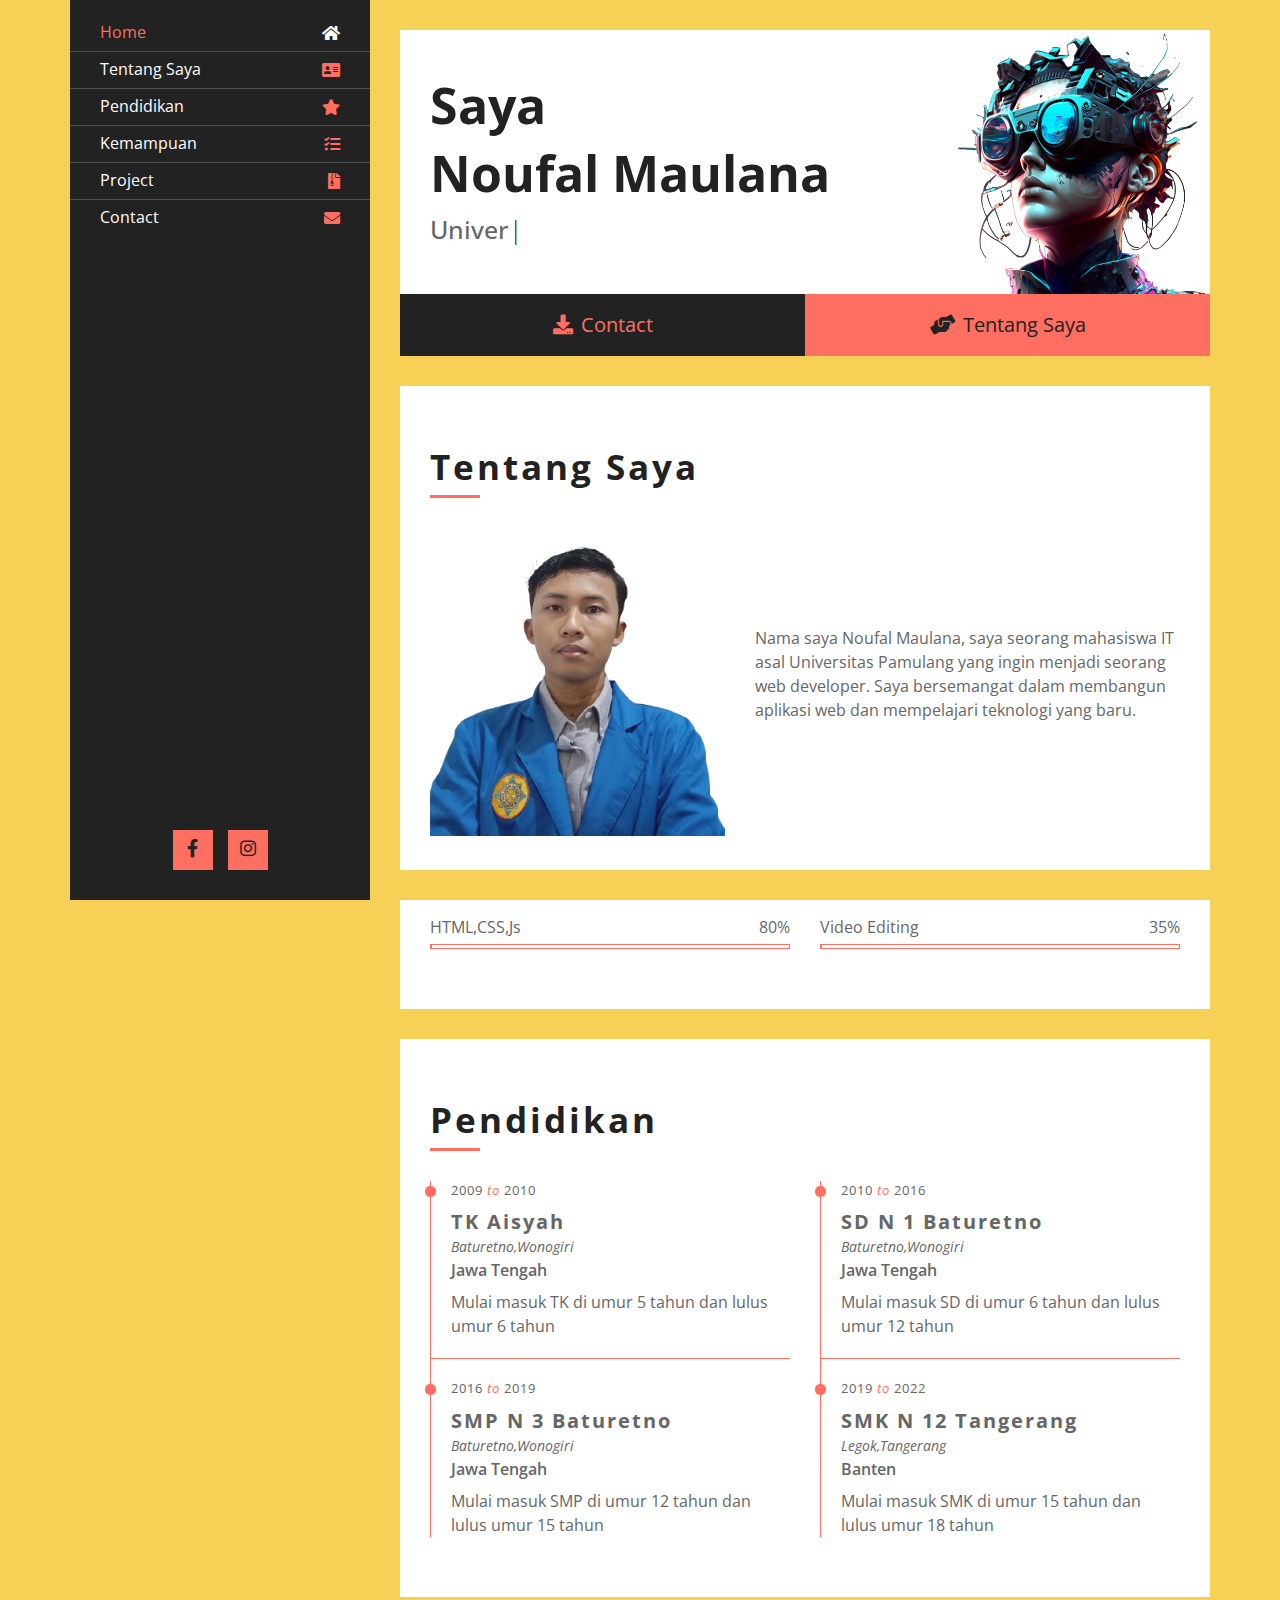
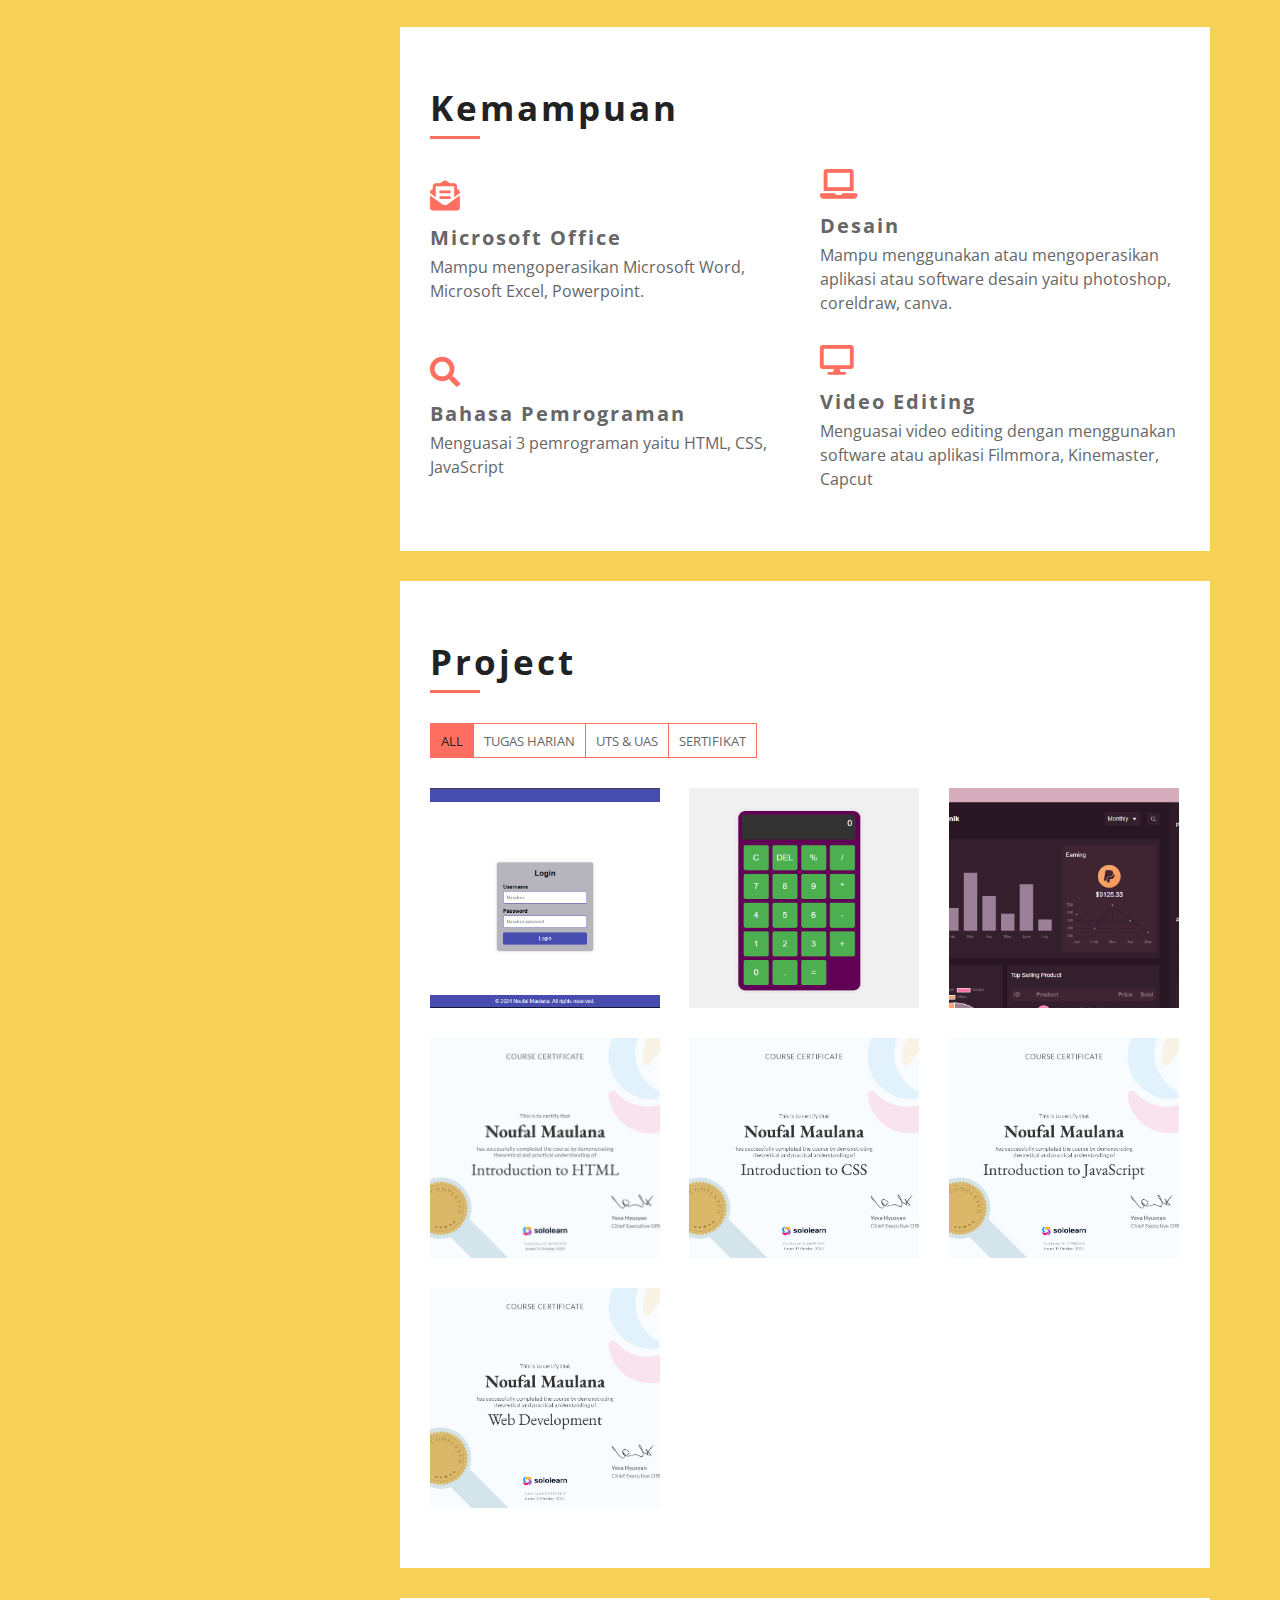
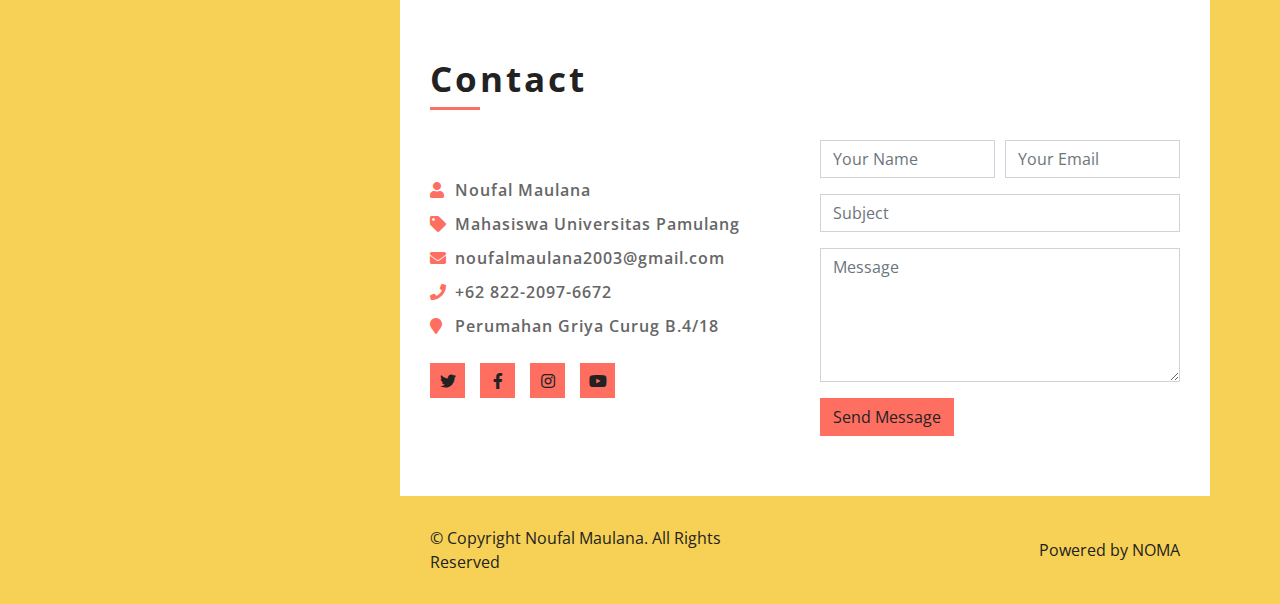
==== index.html @ d5b2bf42 "Add files via upload" ====
<!DOCTYPE html>
<html lang="en">
    <head>
        <meta charset="utf-8">
        <title>Portofolio/NoufalMaulana</title>
        <meta content="width=device-width, initial-scale=1.0" name="viewport">
        <meta content="Resume Website Template Free Download" name="keywords">
        <meta content="Resume Website Template Free Download" name="description">

        <!-- Favicon -->
        <link href="img/favicon.ico" rel="icon">

        <!-- Google Fonts -->
        <link href="https://fonts.googleapis.com/css2?family=Open+Sans:300;400;600;700;800&display=swap" rel="stylesheet">

        <!-- CSS Libraries -->
        <link href="https://stackpath.bootstrapcdn.com/bootstrap/4.4.1/css/bootstrap.min.css" rel="stylesheet">
        <link href="https://cdnjs.cloudflare.com/ajax/libs/font-awesome/5.10.0/css/all.min.css" rel="stylesheet">
        <link href="lib/slick/slick.css" rel="stylesheet">
        <link href="lib/slick/slick-theme.css" rel="stylesheet">
        <link href="lib/lightbox/css/lightbox.min.css" rel="stylesheet">

        <!-- Template Stylesheet -->
        <link href="css/style.css" rel="stylesheet">
    </head>

    <body data-spy="scroll" data-target=".navbar" data-offset="51">
        <div class="wrapper">
            <div class="sidebar">
                <div class="sidebar-content">
                    <nav class="navbar navbar-expand-md bg-dark navbar-dark">
                        <a href="#" class="navbar-brand">Navigation</a>
                        <button type="button" class="navbar-toggler" data-toggle="collapse" data-target="#navbarCollapse">
                            <span class="navbar-toggler-icon"></span>
                        </button>
                        <div class="collapse navbar-collapse" id="navbarCollapse">
                            <ul class="nav navbar-nav">
                                <li class="nav-item">
                                    <a class="nav-link" href="#header">Home<i class="fa fa-home"></i></a>
                                </li>
                                <li class="nav-item">
                                    <a class="nav-link" href="#about">Tentang Saya<i class="fa fa-address-card"></i></a>
                                </li>
                                <li class="nav-item">
                                    <a class="nav-link" href="#experience">Pendidikan<i class="fa fa-star"></i></a>
                                </li>
                                <li class="nav-item">
                                    <a class="nav-link" href="#service">Kemampuan<i class="fa fa-tasks"></i></a>
                                </li>
                                <li class="nav-item">
                                    <a class="nav-link" href="#portfolio">Project<i class="fa fa-file-archive"></i></a>
                                </li>
                                <li class="nav-item">
                                    <a class="nav-link" href="#contact">Contact<i class="fa fa-envelope"></i></a>
                                </li>
                            </ul>
                        </div>
                    </nav>
                </div>
                <div class="sidebar-footer">
                    <a href="https://www.facebook.com/noufal.maulana.10297?mibextid=ZbWKwL"><i class="fab fa-facebook-f"></i></a>
                    <a href="https://www.instagram.com/noufal_maulana123/profilecard/?igsh=MXZrcGF5NmdlbG5oMQ=="><i class="fab fa-instagram"></i></a>
                </div>
            </div>
            <div class="content">
                <!-- Header Start -->
                <div class="header" id="header">
                    <div class="content-inner">
                        <h1>Saya</h1>
                        <h1>Noufal Maulana</h1>
                        <h2></h2>
                        <div class="typed-text"> Universitas Pamulang, Teknik Informatika</div>
                    </div>
                </div>
                <!-- Header End -->
                
                <!-- Large Button Start -->
                <div class="large-btn">
                    <div class="content-inner">
                        <a class="btn" href="#contact"><i class="fa fa-download"></i>Contact</a>
                        <a class="btn" href="#about"><i class="fa fa-hands-helping"></i>Tentang Saya</a>
                    </div>
                </div>
                <!-- Large Button End -->
                
                <!-- About Start -->
                <div class="about" id="about">
                    <div class="content-inner">
                        <div class="content-header">
                            <h2>Tentang Saya</h2>
                        </div>
                        <div class="row align-items-center">
                            <div class="col-md-6 col-lg-5">
                                <img src="img/unpam foto.png" alt="Image">
                            </div>
                            <div class="col-md-6 col-lg-7">
                                <p>
                                    Nama saya Noufal Maulana, saya seorang mahasiswa IT asal Universitas Pamulang yang ingin menjadi seorang web developer. Saya bersemangat dalam membangun aplikasi web dan mempelajari teknologi yang baru.
                                </p>
                            </div>
                        </div>
                        <div class="row">
                            <div class="col-md-6">
                                <div class="skills">
                                    <div class="skill-name">
                                        <p>Design</p><p>65%</p>
                                    </div>
                                    <div class="progress">
                                        <div class="progress-bar" role="progressbar" aria-valuenow="65" aria-valuemin="0" aria-valuemax="100"></div>
                                    </div>
                                    <div class="skill-name">
                                        <p>HTML,CSS,Js</p><p>80%</p>
                                    </div>
                                    <div class="progress">
                                        <div class="progress-bar" role="progressbar" aria-valuenow="85" aria-valuemin="0" aria-valuemax="100"></div>
                                    </div>
                                </div>
                            </div>
                            <div class="col-md-6">
                                <div class="skills">
                                    <div class="skill-name">
                                        <p>Microsoft Office</p><p>90%</p>
                                    </div>
                                    <div class="progress">
                                        <div class="progress-bar" role="progressbar" aria-valuenow="90" aria-valuemin="0" aria-valuemax="100"></div>
                                    </div>
                                    <div class="skill-name">
                                        <p>Video Editing</p><p>35%</p>
                                    </div>
                                    <div class="progress">
                                        <div class="progress-bar" role="progressbar" aria-valuenow="35" aria-valuemin="0" aria-valuemax="100"></div>
                                    </div>
                                </div>
                            </div>
                        </div>
                    </div>
                </div>
                <!-- About End -->
                
                <!-- Experience Start -->
                <div class="experience" id="experience">
                    <div class="content-inner">
                        <div class="content-header">
                            <h2>Pendidikan</h2>
                        </div>
                        <div class="row align-items-center">
                            <div class="col-md-6">
                                <div class="exp-col">
                                    <span>2009 <i>to</i> 2010</span>
                                    <h3>TK Aisyah</h3>
                                    <h4>Baturetno,Wonogiri</h4>
                                    <h5>Jawa Tengah</h5>
                                    <p>Mulai masuk TK di umur 5 tahun dan lulus umur 6 tahun </p>
                                </div>
                            </div>
                            <div class="col-md-6">
                                <div class="exp-col">
                                    <span>2010 <i>to</i> 2016</span>
                                    <h3>SD N 1 Baturetno</h3>
                                    <h4>Baturetno,Wonogiri</h4>
                                    <h5>Jawa Tengah</h5>
                                    <p>Mulai masuk SD di umur 6 tahun dan lulus umur 12 tahun </p>
                                </div>
                            </div>
                            <div class="col-md-6">
                                <div class="exp-col">
                                    <span>2016 <i>to</i> 2019</span>
                                    <h3>SMP N 3 Baturetno</h3>
                                    <h4>Baturetno,Wonogiri</h4>
                                    <h5>Jawa Tengah</h5>
                                    <p>Mulai masuk SMP di umur 12 tahun dan lulus umur 15 tahun</p>
                                </div>
                            </div>
                            <div class="col-md-6">
                                <div class="exp-col">
                                    <span>2019 <i>to</i> 2022</span>
                                    <h3>SMK N 12 Tangerang</h3>
                                    <h4>Legok,Tangerang</h4>
                                    <h5>Banten</h5>
                                    <p>Mulai masuk SMK di umur 15 tahun dan lulus umur 18 tahun</p>
                                </div>
                            </div>
                        </div>
                    </div>
                </div>
                <!-- Experience Start -->
                
                <!-- Service Start -->
                <div class="service" id="service">
                    <div class="content-inner">
                        <div class="content-header">
                            <h2>Kemampuan</h2>
                        </div>
                        <div class="row align-items-center">
                            <div class="col-md-6">
                                <div class="srv-col">
                                    <i class="fa fa-envelope-open-text"></i>
                                    <h3>Microsoft Office</h3>
                                    <p>Mampu mengoperasikan Microsoft Word, Microsoft Excel, Powerpoint.</p>
                                </div>
                            </div>
                            <div class="col-md-6">
                                <div class="srv-col">
                                    <i class="fa fa-laptop"></i>
                                    <h3>Desain</h3>
                                    <p>Mampu menggunakan atau mengoperasikan aplikasi atau software desain yaitu photoshop, coreldraw, canva.</p>
                                </div>
                            </div>
                            <div class="col-md-6">
                                <div class="srv-col">
                                    <i class="fa fa-search"></i>
                                    <h3>Bahasa Pemrograman</h3>
                                    <p>Menguasai 3 pemrograman yaitu HTML, CSS, JavaScript</p>
                                </div>
                            </div>
                            <div class="col-md-6">
                                <div class="srv-col">
                                    <i class="fa fa-desktop"></i>
                                    <h3>Video Editing</h3>
                                    <p>Menguasai video editing dengan menggunakan software atau aplikasi Filmmora, Kinemaster, Capcut</p>
                                </div>
                            </div>
                        </div>
                    </div>
                </div>
                <!-- Service Start -->
                
                <!-- Portfolio Start -->
                <div class="portfolio" id="portfolio">
                    <div class="content-inner">
                        <div class="content-header">
                            <h2>Project</h2>
                        </div>
                        <div class="row">
                            <div class="col-lg-12">
                                <ul id="portfolio-flters">
                                    <li data-filter="*" class="filter-active">All</li>
                                    <li data-filter=".web-des">Tugas Harian</li>
                                    <li data-filter=".web-dev">UTS & UAS</li>
                                    <li data-filter=".dig-mar">Sertifikat</li>
                                </ul>
                            </div>
                        </div>
                        <div class="row portfolio-container">
                            <div class="col-lg-4 col-md-6 portfolio-item web-des">
                                <div class="portfolio-wrap">
                                    <figure>
                                        <img src="img/GambarForm.png" class="img-fluid" alt="">
                                        <a href="img/GambarForm.png" data-lightbox="portfolio" data-title="Project Name" class="link-preview" title="Preview"><i class="fa fa-eye"></i></a>
                                        <a href="html/Login Form.html" class="link-details" title="More Details"><i class="fa fa-link"></i></a>
                                        <a class="portfolio-title" href="html/Login Form.html">Form Login <span>Web Design</span></a>
                                    </figure>
                                </div>
                            </div>

                            <div class="col-lg-4 col-md-6 portfolio-item web-des">
                                <div class="portfolio-wrap">
                                    <figure>
                                        <img src="img/Kalkulator.png" class="img-fluid" alt="">
                                        <a href="img/Kalkulator.png" class="link-preview" data-lightbox="portfolio" data-title="Project Name" title="Preview"><i class="fa fa-eye"></i></a>
                                        <a href="html/Kalkulator.html" class="link-details" title="More Details"><i class="fa fa-link"></i></a>
                                        <a class="portfolio-title" href="html/Kalkulator.html">Kalkulator <span>Web Design</span></a>
                                    </figure>
                                </div>
                            </div>

                            <div class="col-lg-4 col-md-6 portfolio-item web-des">
                                <div class="portfolio-wrap">
                                    <figure>
                                        <img src="img/Dashboard.png" class="img-fluid" alt="">
                                        <a href="img/Dashboard.png" class="link-preview" data-lightbox="portfolio" data-title="Project Name" title="Preview"><i class="fa fa-eye"></i></a>
                                        <a href="html/Dashboard/index.html" class="link-details" title="More Details"><i class="fa fa-link"></i></a>
                                        <a class="portfolio-title" href="html/Dashboard/index.html">Dashboard <span>Web Development</span></a>
                                    </figure>
                                </div>
                            </div>

                            <div class="col-lg-4 col-md-6 portfolio-item dig-mar">
                                <div class="portfolio-wrap">
                                    <figure>
                                        <img src="img/Sertifikat/Sertifikat HTML 1.jpg" class="img-fluid" alt="">
                                        <a href="img/Sertifikat/Sertifikat HTML 1.jpg" class="link-preview" data-lightbox="portfolio" data-title="Project Name" title="Preview"><i class="fa fa-eye"></i></a>
                                        <a href="img/Sertifikat/Sertifikat html1.pdf" class="link-details" title="More Details"><i class="fa fa-link"></i></a>
                                        <a class="portfolio-title" href="img/Sertifikat/Sertifikat html1.pdf">Sertifikat <span>Introduction to HTML</span></a>
                                    </figure>
                                </div>
                            </div>

                            <div class="col-lg-4 col-md-6 portfolio-item dig-mar">
                                <div class="portfolio-wrap">
                                    <figure>
                                        <img src="img/Sertifikat/Serti Css.png" class="img-fluid" alt="">
                                        <a href="img/Sertifikat/Serti Css.png" class="link-preview" data-lightbox="portfolio" data-title="Project Name" title="Preview"><i class="fa fa-eye"></i></a>
                                        <a href="img/Sertifikat/Serti Css.pdf" class="link-details" title="More Details"><i class="fa fa-link"></i></a>
                                        <a class="portfolio-title" href="img/Sertifikat/Serti Css.pdf">Sertifikat <span>Introduction to CSS</span></a>
                                    </figure>
                                </div>
                            </div>

                            <div class="col-lg-4 col-md-6 portfolio-item dig-mar">
                                <div class="portfolio-wrap">
                                    <figure>
                                        <img src="img/Sertifikat/Serti Java.png" class="img-fluid" alt="">
                                        <a href="img/Sertifikat/Serti Java.png.png" class="link-preview" data-lightbox="portfolio" data-title="Project Name" title="Preview"><i class="fa fa-eye"></i></a>
                                        <a href="img/Sertifikat/Serti Java.pdf.pdf" class="link-details" title="More Details"><i class="fa fa-link"></i></a>
                                        <a class="portfolio-title" href="img/Sertifikat/Serti Java.pdf">Sertifikat <span>Introduction to JavaScript</span></a>
                                    </figure>
                                </div>
                            </div>

                            <div class="col-lg-4 col-md-6 portfolio-item dig-mar">
                                <div class="portfolio-wrap">
                                    <figure>
                                        <img src="img/Sertifikat/Serti Web Developer.png" class="img-fluid" alt="">
                                        <a href="img/Sertifikat/Serti Web Developer.png" class="link-preview" data-lightbox="portfolio" data-title="Project Name" title="Preview"><i class="fa fa-eye"></i></a>
                                        <a href="img/Sertifikat/Serti Web Developer.pdf" class="link-details" title="More Details"><i class="fa fa-link"></i></a>
                                        <a class="portfolio-title" href="img/Sertifikat/Serti Web Developer.pdf">Sertifikat <span>Web Development</span></a>
                                    </figure>
                                </div>
                            </div>
                        </div>
                    </div>
                </div>
                <!-- Portfolio Start -->
                
                <!-- Contact Start -->
                <div class="contact" id="contact">
                    <div class="content-inner">
                        <div class="content-header">
                            <h2>Contact</h2>
                        </div>
                        <div class="row align-items-center">
                            <div class="col-md-6">
                                <div class="contact-info">
                                    <p><i class="fa fa-user"></i>Noufal Maulana</p>
                                    <p><i class="fa fa-tag"></i>Mahasiswa Universitas Pamulang</p>
                                    <p><i class="fa fa-envelope"></i><a href="mailto:noufalmaulana2003@gmail.com">noufalmaulana2003@gmail.com</a></p>
                                    <p><i class="fa fa-phone"></i><a href="tel:+1234567890">+62 822-2097-6672</a></p>
                                    <p><i class="fa fa-map-marker"></i>Perumahan Griya Curug B.4/18 </p>
                                    <div class="social">
                                        <a class="btn" href=""><i class="fab fa-twitter"></i></a>
                                        <a class="btn" href="https://www.facebook.com/noufal.maulana.10297?mibextid=ZbWKwL"><i class="fab fa-facebook-f"></i></a>
                                        <a class="btn" href="https://www.instagram.com/noufal_maulana123/profilecard/?igsh=MXZrcGF5NmdlbG5oMQ=="><i class="fab fa-instagram"></i></a>
                                        <a class="btn" href="https://youtube.com/@noufalmaulana-zn4oe?si=AoxwA0JliiVjPoMA"><i class="fab fa-youtube"></i></a>
                                    </div>
                                </div>
                            </div>
                            <div class="col-md-6">
                                <div class="form">
                                    <form>
                                        <div class="form-row">
                                            <div class="form-group col-md-6">
                                                <input type="text" class="form-control" placeholder="Your Name" />
                                            </div>
                                            <div class="form-group col-md-6">
                                                <input type="email" class="form-control" placeholder="Your Email" />
                                            </div>
                                        </div>
                                        <div class="form-group">
                                            <input type="text" class="form-control" placeholder="Subject" />
                                        </div>
                                        <div class="form-group">
                                            <textarea class="form-control" rows="5" placeholder="Message"></textarea>
                                        </div>
                                        <div><button class="btn" type="submit">Send Message</button></div>
                                    </form>
                                </div>
                            </div>
                        </div>
                    </div>
                </div>
                <!-- Contact End -->
                
                <!-- Footer Start -->
                <div class="footer">
                    <div class="content-inner">
                        <div class="row align-items-center">
                            <div class="col-md-6">
                                <p>&copy; Copyright Noufal Maulana. All Rights Reserved</p>
                            </div>
                            <div class="col-md-6">
                                <p>Powered by NOMA</p>
                            </div>
                        </div>
                    </div>
                </div>
                <!-- Footer Start -->
            </div>
        </div>
        
        <!-- Back to Top -->
        <a href="#" class="back-to-top"><i class="fa fa-angle-double-up"></i></a>
        
        <!-- JavaScript Libraries -->
        <script src="https://code.jquery.com/jquery-3.4.1.min.js"></script>
        <script src="https://stackpath.bootstrapcdn.com/bootstrap/4.4.1/js/bootstrap.bundle.min.js"></script>
        <script src="lib/easing/easing.min.js"></script>
        <script src="lib/slick/slick.min.js"></script>
        <script src="lib/typed/typed.min.js"></script>
        <script src="lib/waypoints/waypoints.min.js"></script>
        <script src="lib/isotope/isotope.pkgd.min.js"></script>
        <script src="lib/lightbox/js/lightbox.min.js"></script>
        
        <!-- Template Javascript -->
        <script src="js/main.js"></script>
    </body>
</html>
---- css/style.css ----
body {
    color: #666666;
    background: #F6D155;
    font-family: 'Open Sans', sans-serif;
}

a {
    color: #222222;
    transition: all .3s;
}

a:hover,
a:active,
a:focus {
    color: #FF6F61;
    outline: none;
    text-decoration: none;
}

.btn:focus {
    box-shadow: none;
}


/**********************************/
/****** Layout with Sidebar *******/
/**********************************/
.wrapper {
    position: relative;
    margin: 0 auto;
    width: 100%;
    max-width: 1140px;
}

.wrapper .sidebar {
    position: relative;
    width: 100%;
    float: left;
    background: #222222;
}

.wrapper .content {
    position: relative;
    width: 100%;
    padding: 15px;
    float: left;
    background: #F6D155;
}

.wrapper .sidebar-header,
.wrapper .sidebar-footer {
    display: none;
}

.navbar {
    padding: 15px;
    background: #222222 !important;
}

.navbar-expand-md .navbar-nav .nav-item {
    width: 100%;
    border-top: 1px solid rgba(255, 255, 255, .2);
}

.navbar-expand-md .navbar-nav .nav-item:first-child{
    border-top: none;
}

.navbar-expand-md .navbar-nav .nav-link {
    color: #ffffff;
    padding: 5px 15px 7px 15px;
    transition: all .3s;
}

.navbar-expand-md .navbar-nav .nav-link i {
    color: #FF6F61;
    float: right;
    padding-top: 5px;
    transition: all .3s;
}

.navbar-expand-md .navbar-nav .nav-link:hover,
.navbar-expand-md .navbar-nav .nav-link.active {
    color: #FF6F61;
}

.navbar-expand-md .navbar-nav .nav-link:hover i,
.navbar-expand-md .navbar-nav .nav-link.active i{
    color: #ffffff;
}


.wrapper .sidebar,
.wrapper .content {
    -webkit-transition: margin 200ms ease-out;
    -moz-transition: margin 200ms ease-out;
    -o-transition: margin 200ms ease-out;
    transition: margin 200ms ease-out;
}

@media (min-width: 768px) {
    .wrapper .content {
        padding: 30px 0px 30px 30px;
    }
    
    .wrapper .content::before,
    .wrapper .content::after {
        position: fixed;
        content: "";
        width: 100%;
        height: 30px;
        background: #F6D155;
        z-index: 1;
    }
    
    .wrapper .content::before {
        top: 0;
    }
    
    .wrapper .content::after {
        bottom: 0;
    }
    
    .wrapper .sidebar {
        position: fixed;
        width: 300px;
        height: 100%;
        margin-left: -250px;
        float: left;
        overflow: auto;
        scrollbar-width: thin;
        scrollbar-color: gray;
        z-index: 2;
    }

    .wrapper .sidebar:hover {
        margin-left: 0px;
    }
    
    .wrapper .content {
        position: relative;
        width: calc(100% - 50px);
        margin-left: 50px;
        float: right;
    }
    
    .wrapper .sidebar:hover  .sidebar-header {
        position: relative;
        display: block;
        width: 100%;
    }

    .wrapper .sidebar .sidebar-header img {
        width: 100%;
        height: auto;
    }
    
    .navbar-brand {
        display: none;
    }
    
    .navbar {
        padding: 15px 0;
        flex-direction: column;
    }
    
    .wrapper .sidebar:hover .navbar-expand-md .navbar-nav .nav-link {
        padding: 5px 30px 7px 30px;
    }
    
    .wrapper .sidebar::-webkit-scrollbar {
        width: 7px;
    }

    .wrapper .sidebar::-webkit-scrollbar-track {
        -webkit-box-shadow: inset 0 0 6px rgba(0,0,0,0.1);
    }

    .wrapper .sidebar::-webkit-scrollbar-thumb {
        background-color: darkgrey;
        outline: 1px solid slategrey;
        border-radius: 7px
    }
    
    .navbar-brand {
        display: none;
    }
    
    .sidebar .sidebar-footer {
        width: 300px;
        position: fixed;
        bottom: 0;
        padding: 15px;
        font-size: 0;
        text-align: center;
        background: #222222;
    }
    
    .sidebar .sidebar-footer a {
        display: inline-block;
        width: 40px;
        height: 40px;
        padding: 5px 0;
        margin: 0 15px 15px 0;
        text-align: center;
        font-size: 18px;
        color: #222222;
        background: #FF6F61;
    }
    
    .sidebar .sidebar-footer a:last-child {
        margin-right: 0;
    }
    
    .sidebar .sidebar-footer a:hover {
        color: #FF6F61;
        background: #ffffff;
    }
    
    .sidebar:hover .sidebar-footer {
        display: block;
    }
}

@media (min-width: 992px) {
    .wrapper .sidebar {
        margin: 0;
    }

    .wrapper .content {
        width: calc(100% - 300px);
        margin-left: 300px;
    }

    .sidebar .sidebar-header {
        position: relative;
        display: block;
        width: 100%;
    }
    
    .navbar-expand-md .navbar-nav .nav-link {
        padding: 5px 30px 7px 30px;
    }
    
    .sidebar .sidebar-footer {
        display: block;
    }
}

@media (max-width: 1140px) {
    .wrapper .content {
        padding: 30px;
    }
}

@media (max-width: 576px) {
    .wrapper .content {
        padding: 15px;
    }
}


/**********************************/
/******** Back to Top CSS *********/
/**********************************/
.back-to-top {
    position: fixed;
    display: none;
    width: 30px;
    height: 30px;
    text-align: center;
    line-height: 1;
    font-size: 30px;
    right: 30px;
    bottom: 30px;
    transition: background 0.5s;
    z-index: 11;
}

.back-to-top i {
    color: #222222;
}

.back-to-top i:hover {
    color: #FF6F61;
}

.back-to-top {
    -webkit-animation: action 1s infinite  alternate;
    animation: action 1s infinite  alternate;
}

@-webkit-keyframes action {
    0% { transform: translateY(0); }
    100% { transform: translateY(-15px); }
}

@keyframes action {
    0% { transform: translateY(0); }
    100% { transform: translateY(-15px); }
}


/**********************************/
/*********** Header CSS ***********/
/**********************************/
.header {
    position: relative;
    background: #ffffff;
}

.header .content-inner {
    padding: 45px 30px;
    background: url(../img/RobotKcm.png) right bottom no-repeat;
    background-size: contain;
}

.header p {
    color: #FF6F61;
    font-size: 22px;
    font-weight: 600;
    margin-bottom: 10px;
}

.header h1 {
    color: #222222;
    font-size: 50px;
    font-weight: 700;
}

.header h2 {
    display: inline-block;
    margin: 0;
    height: 25px;
    font-size: 25px;
}

.header .typed-text {
    display: none;
}

.header .typed-cursor {
    font-size: 25px;
    font-weight: 300;
    color: #222222;
}

.large-btn .content-inner {
    font-size: 0;
    border-bottom: 30px solid #F6D155;
}

.large-btn .btn {
    position: relative;
    width: 50%;
    padding: 15px 0;
    color: #FF6F61;
    font-size: 20px;
    background: #222222;
    border-radius: 0;
}

.large-btn .btn:last-child {
    color: #222222;
    background: #FF6F61;
}

.large-btn .btn i {
    margin-right: 8px;
}

.large-btn .btn::after {
    position: absolute;
    content: "";
    width: 0;
    height: 100%;
    top: 0;
    left: 0;
    transition: all .3s;
}

.large-btn .btn:hover::after {
    width: 100%;
    background: rgba(255, 255, 255, .1);
}


/**********************************/
/******* Content Header CSS *******/
/**********************************/
.content-header {
    position: relative;
    width: 100%;
    margin-bottom: 30px;
    padding-bottom: 10px;
}

.content-header h2 {
    color: #222222;
    font-size: 35px;
    font-weight: 700;
    letter-spacing: 3px;
    margin: 0;
}

.content-header::after {
    content: '';
    position: absolute;
    display: block;
    width: 50px;
    height: 3px;
    bottom: 0;
    left: 0;
    background: #FF6F61;
}


/**********************************/
/*********** About CSS ************/
/**********************************/
.about {
    position: relative;
    padding: 60px 30px;
    background: #ffffff;
    border-bottom: 30px solid #F6D155;
}


.about img {
    width: 100%;
    height: auto;
}

@media(max-width: 767.98px) {
    .about img {
        margin-bottom: 15px;
    }
}

.about .btn {
    border-radius: 0;
    color: #222222;
    background: #FF6F61;
    transition: all .3s;
}

.about .btn:hover {
    color: #FF6F61;
    background: #222222;
}

.about .skills {
    padding-top: 15px;
}

.about .skill-name {
    margin-top: 15px;
}

.about .skill-name p {
    display: inline-block;
    margin-bottom: 5px;
    font-size: 16px;
    font-weight: 400;
}

.about .skill-name p:last-child {
    float: right;
}

.about .progress {
    height: 5px;
    border: 1px solid #FF6F61;
    border-radius: 0;
    background: #ffffff;
}

.about .progress .progress-bar {
    width: 1px;
    background: #FF6F61;
    border-radius: 0;
    transition: 1s;
}


/**********************************/
/********* Education CSS **********/
/**********************************/
.education {
    position: relative;
    padding: 60px 30px;
    background: #ffffff;
    border-bottom: 30px solid #F6D155;
}

.education .edu-col {
    position: relative;
    width: 100%;
    padding: 20px 0 20px 20px;
    border-left: 1px solid #FF6F61;
    border-bottom: 1px solid #FF6F61;
}

.education .col-md-6:first-child .edu-col {
    padding-top: 0;
}

.education .col-md-6:last-child .edu-col {
    border-bottom: none;
    padding-bottom: 0;
}

@media (min-width: 768px) {
    .education .col-md-6:nth-child(-n+2) .edu-col {
        padding-top: 0;
    }

    .education .col-md-6:last-child .edu-col,
    .education .col-md-6:nth-last-child(2) .edu-col {
        border-bottom: none;
        padding-bottom: 0;
    }
}

.education .edu-col span {
    position: relative;
    display: block;
    font-size: 13px;
    letter-spacing: 1px;
    margin-bottom: 10px;
}

.education .edu-col span::before {
    position: absolute;
    content: "";
    width: 11px;
    height: 11px;
    background: #FF6F61;
    top: 5px;
    left: -26px;
    border-radius: 5px;
}

.education .edu-col span i {
    color: #FF6F61;
}

.education .edu-col h3 {
    font-size: 20px;
    font-weight: 700;
    letter-spacing: 2px;
}

.education .edu-col p {
    margin: 0;
}


/**********************************/
/********* Experience CSS *********/
/**********************************/
.experience {
    position: relative;
    padding: 60px 30px;
    background: #ffffff;
    border-bottom: 30px solid #F6D155;
}

.experience .exp-col {
    position: relative;
    width: 100%;
    padding: 20px 0 20px 20px;
    border-left: 1px solid #FF6F61;
    border-bottom: 1px solid #FF6F61;
}

.experience .col-md-6:first-child .exp-col {
    padding-top: 0;
}

.experience .col-md-6:last-child .exp-col {
    border-bottom: none;
    padding-bottom: 0;
}

@media (min-width: 768px) {
    .experience .col-md-6:nth-child(-n+2) .exp-col {
        padding-top: 0;
    }

    .experience .col-md-6:last-child .exp-col,
    .experience .col-md-6:nth-last-child(2) .exp-col {
        border-bottom: none;
        padding-bottom: 0;
    }
}

.experience .exp-col span {
    position: relative;
    display: block;
    font-size: 13px;
    letter-spacing: 1px;
    margin-bottom: 10px;
}

.experience .exp-col span::before {
    position: absolute;
    content: "";
    width: 11px;
    height: 11px;
    background: #FF6F61;
    top: 5px;
    left: -26px;
    border-radius: 5px;
}

.experience .exp-col span i {
    color: #FF6F61;
}

.experience .exp-col h3 {
    font-size: 20px;
    font-weight: 700;
    letter-spacing: 2px;
    margin-bottom: 5px;
}

.experience .exp-col h4 {
    font-size: 14px;
    font-weight: 400;
    font-style: italic;
    margin-bottom: 5px;
}

.experience .exp-col h5 {
    font-size: 16px;
    font-weight: 600;
    margin-bottom: 10px;
}

.experience .exp-col p {
    margin: 0;
}


/**********************************/
/*********** Service CSS **********/
/**********************************/
.service {
    position: relative;
    padding: 60px 30px 30px 30px;
    background: #ffffff;
    border-bottom: 30px solid #F6D155;
}

.service .srv-col {
    position: relative;
    width: 100%;
    margin-bottom: 30px;
}

.service .srv-col i {
    font-size: 30px;
    color: #FF6F61;
    margin-bottom: 15px;
}

.service .srv-col h3 {
    font-size: 20px;
    font-weight: 700;
    letter-spacing: 2px;
    margin-bottom: 5px;
}

.experience .exp-col h4 {
    font-size: 14px;
    font-weight: 400;
    font-style: italic;
    margin-bottom: 5px;
}

.experience .exp-col h5 {
    font-size: 16px;
    font-weight: 600;
    margin-bottom: 10px;
}

.experience .exp-col p {
    margin: 0;
}


/**********************************/
/********** Portfolio CSS *********/
/**********************************/
.portfolio {
    position: relative;
    padding: 60px 30px 30px 30px;
    background: #ffffff;
    border-bottom: 30px solid #F6D155;
}

.portfolio #portfolio-flters {
    padding: 0;
    margin: -15px 0 30px 0;
    list-style: none;
    font-size: 0;
}

.portfolio #portfolio-flters li {
    cursor: pointer;
    margin: 15px -1px 0 0;
    display: inline-block;
    height: 35px;
    padding: 10px;
    color: #666666;
    font-size: 13px;
    line-height: 15px;
    text-transform: uppercase;
    border: 1px solid #FF6F61;
    background: #ffffff;
    transition: all 0.3s ease-in-out;
}

.portfolio #portfolio-flters li:hover,
.portfolio #portfolio-flters li.filter-active {
    background: #FF6F61;
    color: #222222;
}

.portfolio .portfolio-item {
    position: relative;
    height: 250px;
    overflow: hidden;
}

.portfolio .portfolio-item figure {
    background: #ffffff;
    overflow: hidden;
    height: 220px;
    position: relative;
    border-radius: 0;
    margin: 0; 
}

.portfolio .portfolio-item figure img {
    width: 100%; 
    height: 100%; 
    object-fit: cover; 
}

.portfolio .portfolio-item figure:hover img {
    opacity: 0.3;
    transition: 0.3s;
}

.portfolio .portfolio-item figure .link-preview,
.portfolio .portfolio-item figure .link-details,
.portfolio .portfolio-item figure .portfolio-title {
    position: absolute;
    display: inline-block;
    opacity: 0;
    line-height: 1;
    text-align: center;
    width: 45px;
    height: 35px;
    background: #FF6F61;
    transition: 0.2s linear;
}

.portfolio .portfolio-item figure .link-preview i,
.portfolio .portfolio-item figure .link-details i {
    color: #222222;
    padding-top: 10px;
    font-size: 16px;
}

.portfolio .portfolio-item figure .link-preview:hover,
.portfolio .portfolio-item figure .link-details:hover {
    background: #222222;
}

.portfolio .portfolio-item figure .link-preview:hover i,
.portfolio .portfolio-item figure .link-details:hover i {
    color: #FF6F61;
}

.portfolio .portfolio-item figure .link-preview {
    left: 50%;
    top: calc(25% - 18px);
}

.portfolio .portfolio-item figure .link-details {
    right: 50%;
    top: calc(25% - 18px);
}

.portfolio .portfolio-item figure .portfolio-title {
    margin: 0;
    width: 100%;
    height: 50%;
    left: 0;
    right: 0;
    top: 100%;
    padding: 30px 10px;
    color: #222222;
    font-size: 16px;
    font-weight: 600;
    background: rgba(255, 111, 97, .5);
    border-radius: 0;
}

.portfolio .portfolio-item figure .portfolio-title:hover {
    text-decoration: none;
}

.portfolio .portfolio-item figure .portfolio-title span {
    display: block;
    margin-top: 10px;
    font-family: 'Open Sans', sans-serif;
    font-size: 13px;
    font-weight: 300;
}

.portfolio .portfolio-item figure:hover .link-preview {
    opacity: 1;
    left: calc(50% - 61px);
}

.portfolio .portfolio-item figure:hover .link-details {
    opacity: 1;
    right: calc(50% - 61px);
}

.portfolio .portfolio-item figure:hover .portfolio-title {
    opacity: 1;
    top: 50%;
}


/**********************************/
/*********** Review CSS ***********/
/**********************************/
.review {
    position: relative;
    background: #ffffff;
    border-bottom: 30px solid #F6D155;
}

.review .content-inner {
    position: relative;
    padding: 60px 30px;
    background: url(../img/quote.png) right bottom no-repeat;
}

.review .review-text p {
    font-size: 18px;
    font-style: italic;
}

.review .review-img {
    display: flex;
    align-items: center;
}

.review .review-img img {
    width: 80px; 
    height: 80px; 
    object-fit: cover;
    margin-right: 15px;
}

.review .review-name h3 {
    font-size: 18px;
    font-weight: 700;
    letter-spacing: 2px;
    margin-bottom: 5px;
}

.review .review-name p {
    font-size: 14px;
    margin-bottom: 0;
}

.review .review-text .ratting {
    margin-bottom: 5px;
}

.review .review-text .ratting i {
    color: #FF6F61;
    font-size: 14px;
}

.review .slick-slider:hover .slick-prev {
    left: 30px;
}

.review .slick-slider:hover .slick-next {
    right: 30px;
}

.review-slider .slick-prev,
.review-slider .slick-next {
    width: 35px;
    height: 35px;
    z-index: 1;
    opacity: 0;
    transition: .5s;
    background: rgba(255, 111, 97, .7);
}

.review-slider .slick-prev {
    left: 55px;
}

.review-slider .slick-next {
    right: 55px;
}

.review-slider.slick-slider:hover .slick-prev {
    left: 15px;
    opacity: 1;
}

.review-slider.slick-slider:hover .slick-next {
    right: 15px;
    opacity: 1;
}

.review-slider .slick-prev:hover,
.review-slider .slick-prev:focus,
.review-slider .slick-next:hover,
.review-slider .slick-next:focus {
    background: rgba(0, 0, 0, .7);
}

.review-slider .slick-prev:hover::before,
.review-slider .slick-prev:focus::before,
.review-slider .slick-next:hover::before,
.review-slider .slick-next:focus::before {
    color: #FF6F61;
}

.review-slider .slick-prev::before,
.review-slider .slick-next::before {
    font-family: "Font Awesome 5 Free";
    font-weight: 900;
    font-size: 18px;
    color: #ffffff;
}

.review-slider .slick-prev::before {
    content: "\f104";
}

.review-slider .slick-next::before {
    content: "\f105";
}

.review-slider .slick-dots {
    bottom: 15px;
}

.review-slider .slick-dots li button:before {
    color: #ffffff;
    font-size: 15px;
}

.review-slider .slick-dots li.slick-active button:before {
    color: #FF6F61;
}

.review-slider.slick-slider {
    margin-bottom: 0;
}


/**********************************/
/*********** Contact CSS ***********/
/**********************************/
.contact {
    position: relative;
    padding: 60px 30px 30px 30px;
    background: #ffffff;
}

.contact .contact-info {
    position: relative;
    width: 100%;
    margin-bottom: 30px;
}

.contact .contact-info p {
    font-size: 16px;
    font-weight: 600;
    letter-spacing: 1px;
    margin-bottom: 10px;
}

.contact .contact-info p i {
    width: 25px;
    color: #FF6F61;
}

.contact .contact-info p a {
    color: #666666;
}

.contact .contact-info p a:hover {
    color: #FF6F61;
    text-decoration: none;
}

.contact .social {
    font-size: 0;
}

.contact .social a {
    width: 35px;
    height: 35px;
    padding: 5px 0;
    color: #222222;
    background: #FF6F61;
    border-radius: 0;
    margin-top: 15px;
    margin-right: 15px;
    transition: all .3s;
}

.contact .social a:last-child {
    margin-right: 0;
}

.contact .social a:hover {
    color: #FF6F61;
    background: #222222;
}

.contact .form {
    position: relative;
    width: 100%;
    margin-bottom: 30px;
}

.contact .form .form-control {
    border-radius: 0;
}

.contact .form .form-control:focus {
    box-shadow: none;
    border-color: #FF6F61;
}

.contact .form .btn {
    color: #222222;
    background: #FF6F61;
    border-radius: 0;
    transition: all .3s;
}

.contact .form .btn:hover {
    color: #FF6F61;
    background: #222222;
}


/**********************************/
/*********** Footer CSS ***********/
/**********************************/
.footer {
    position: relative;
    width: 100%;
    padding: 30px 30px 0 30px;
    background: #F6D155;
}

.footer .col-md-6:last-child {
    text-align: right;
}

@media(max-width: 767.98px) {
    .footer .col-md-6,
    .footer .col-md-6:last-child{
        text-align: center;
    }
}

.footer p {
    color: #222222;
    margin: 0;
}

.footer a {
    color: #FF6F61;
    font-weight: 600;
}

.footer a:hover {
    color: #222222;
}
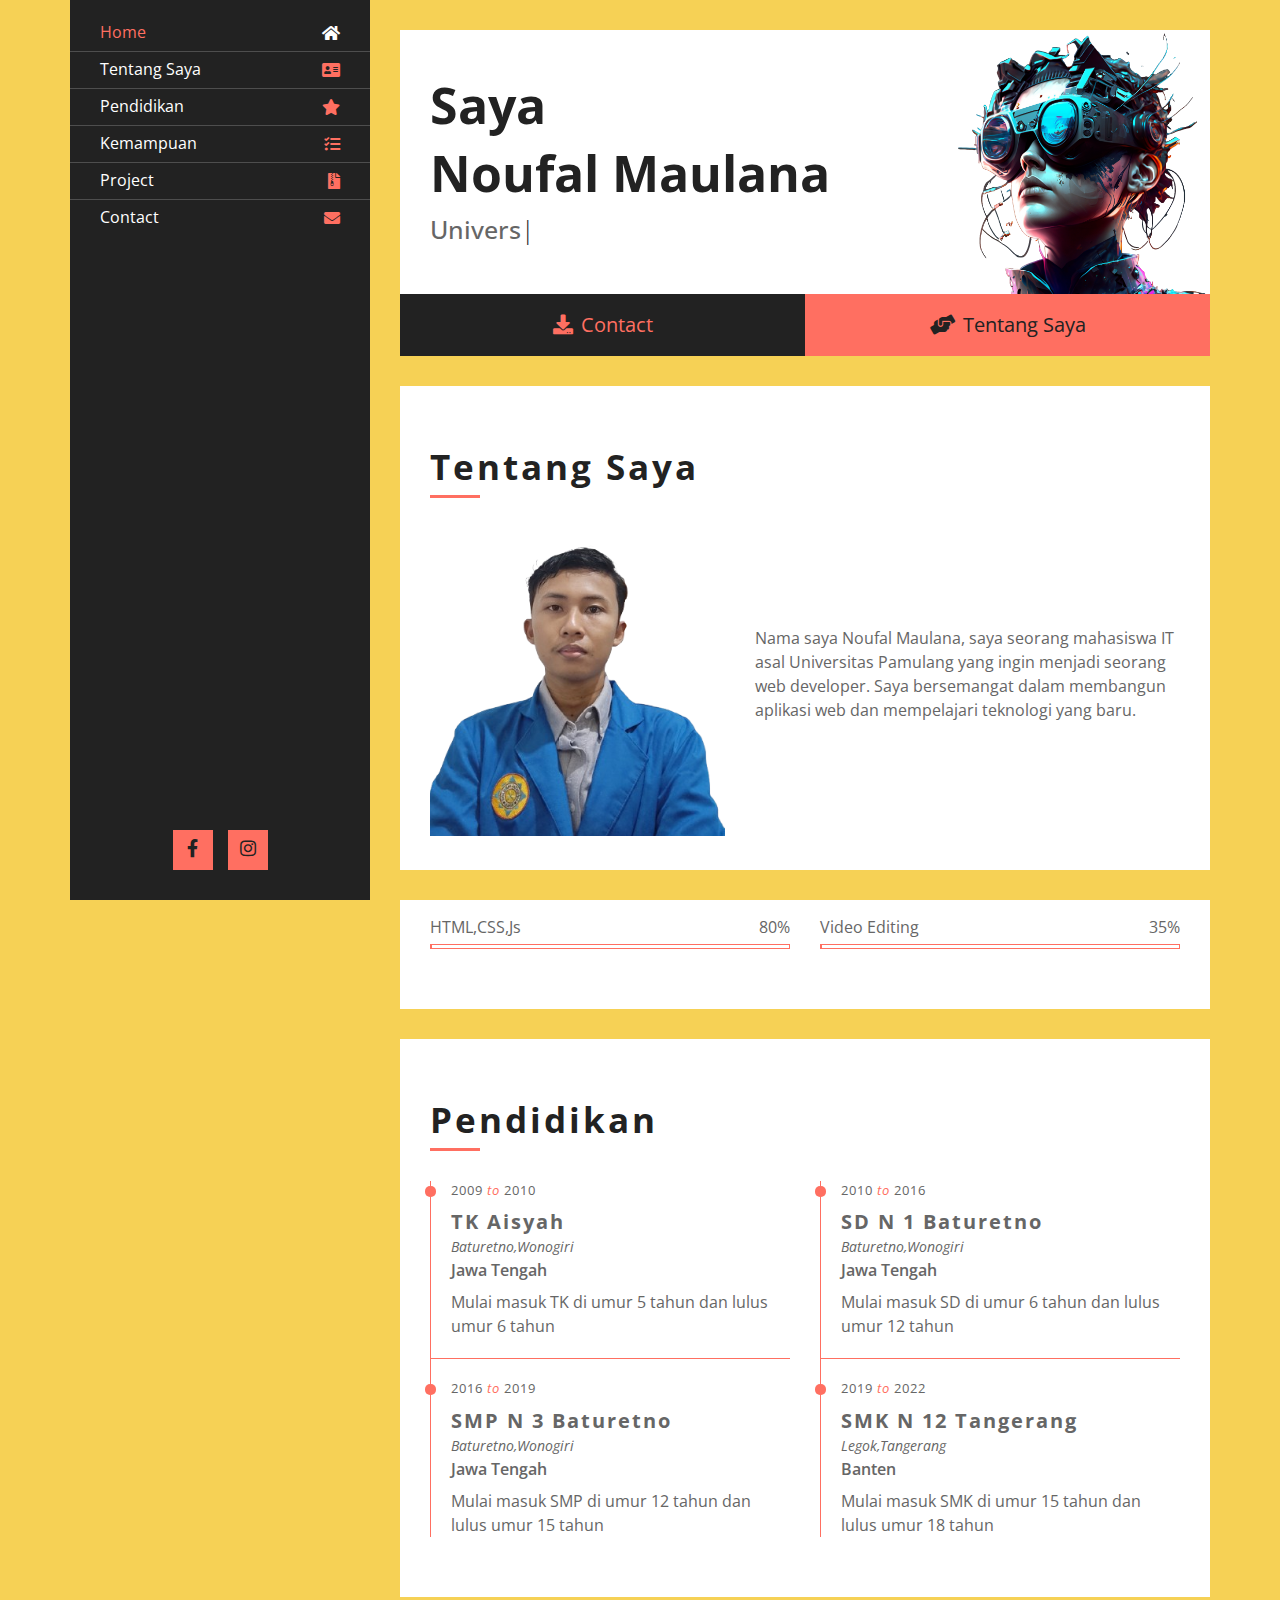
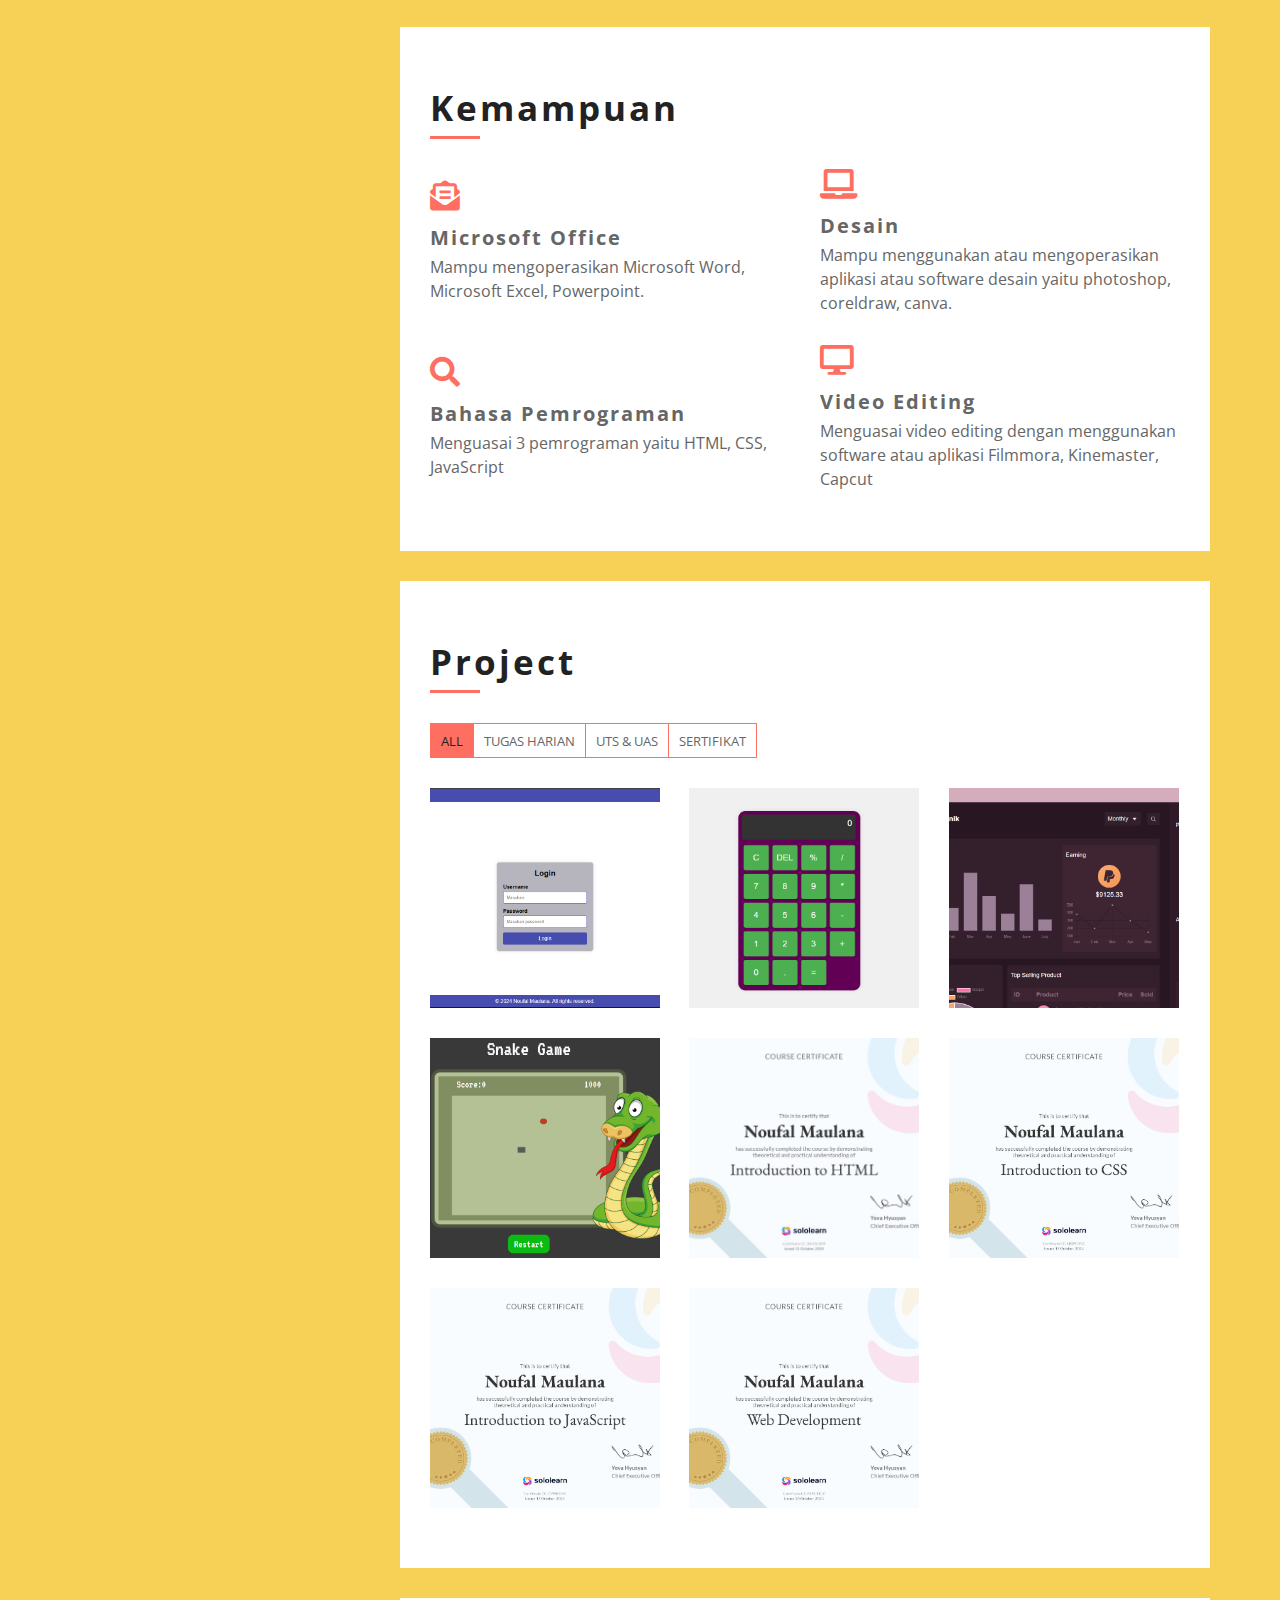
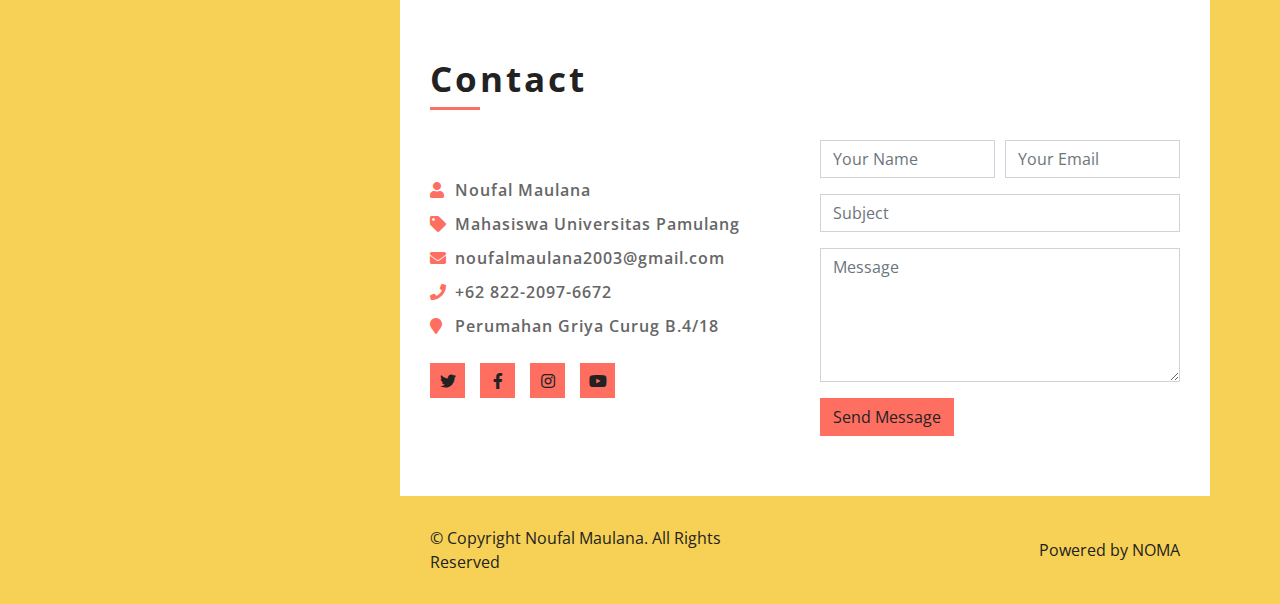
==== commit 615cd5b0: "Update index.html" ====
--- a/index.html
+++ b/index.html
@@ -271,6 +271,17 @@
                                         <a href="img/Dashboard.png" class="link-preview" data-lightbox="portfolio" data-title="Project Name" title="Preview"><i class="fa fa-eye"></i></a>
                                         <a href="html/Dashboard/index.html" class="link-details" title="More Details"><i class="fa fa-link"></i></a>
                                         <a class="portfolio-title" href="html/Dashboard/index.html">Dashboard <span>Web Development</span></a>
+                                    </figure>
+                                </div>
+                            </div>
+
+                            <div class="col-lg-4 col-md-6 portfolio-item web-des">
+                                <div class="portfolio-wrap">
+                                    <figure>
+                                        <img src="img/Snake Game.png" class="img-fluid" alt="">
+                                        <a href="img/Snake Game.png" class="link-preview" data-lightbox="portfolio" data-title="Project Name" title="Preview"><i class="fa fa-eye"></i></a>
+                                        <a href="html/Snake/index.html" class="link-details" title="More Details"><i class="fa fa-link"></i></a>
+                                        <a class="portfolio-title" href="html/Snake/index.html">Game Snake <span>Web Development</span></a>
                                     </figure>
                                 </div>
                             </div>
